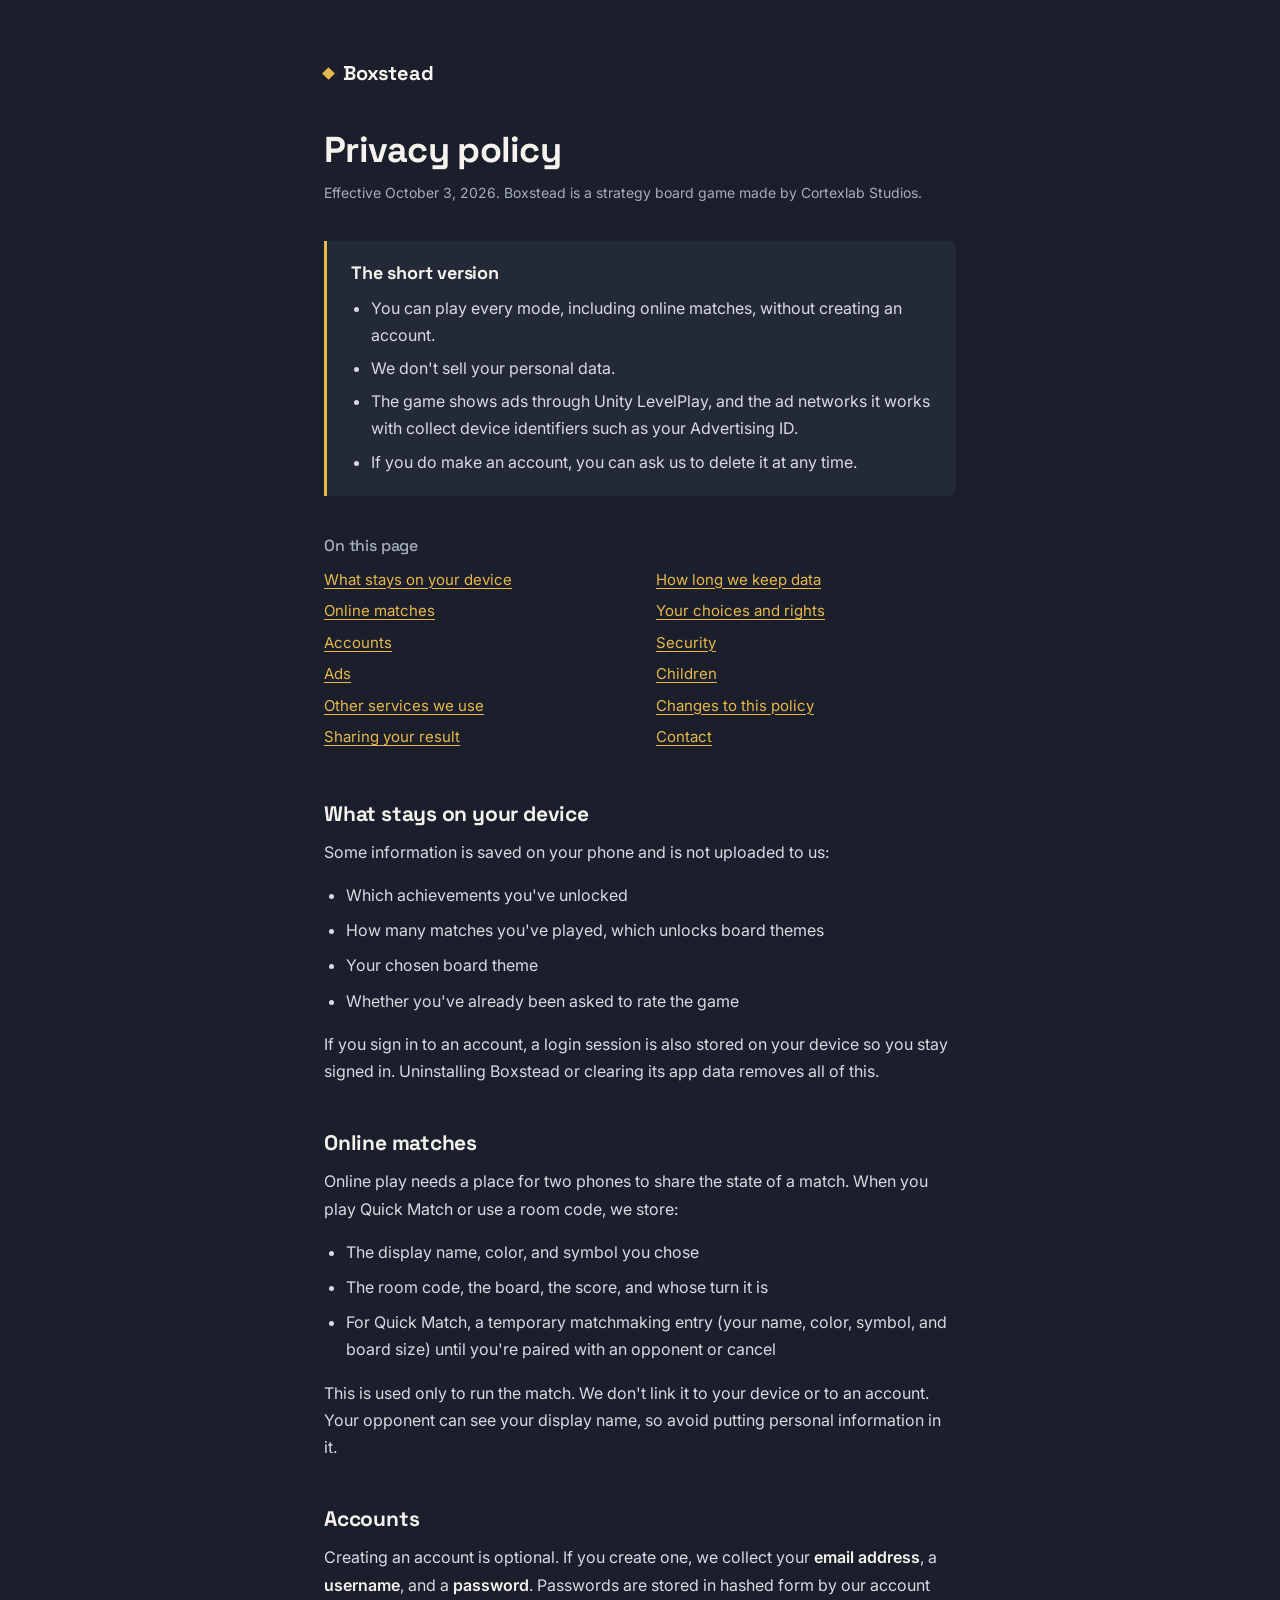
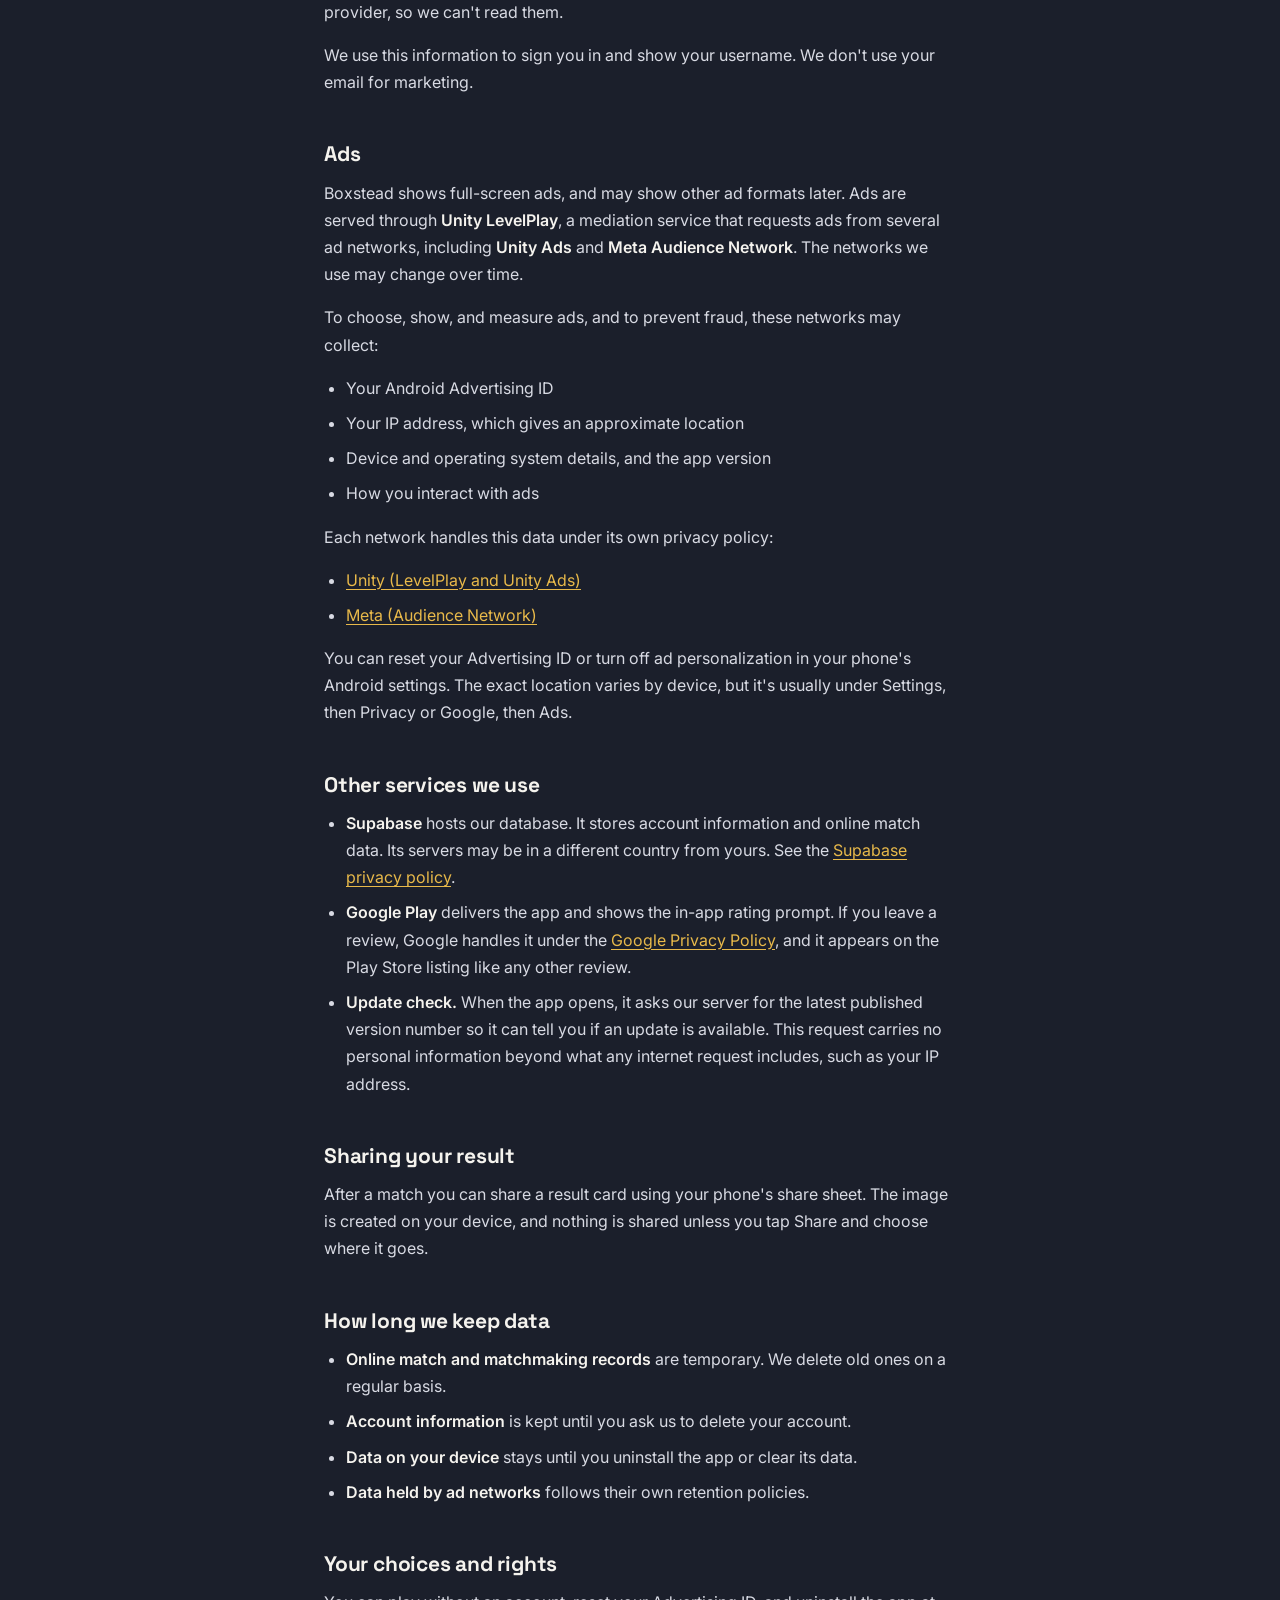
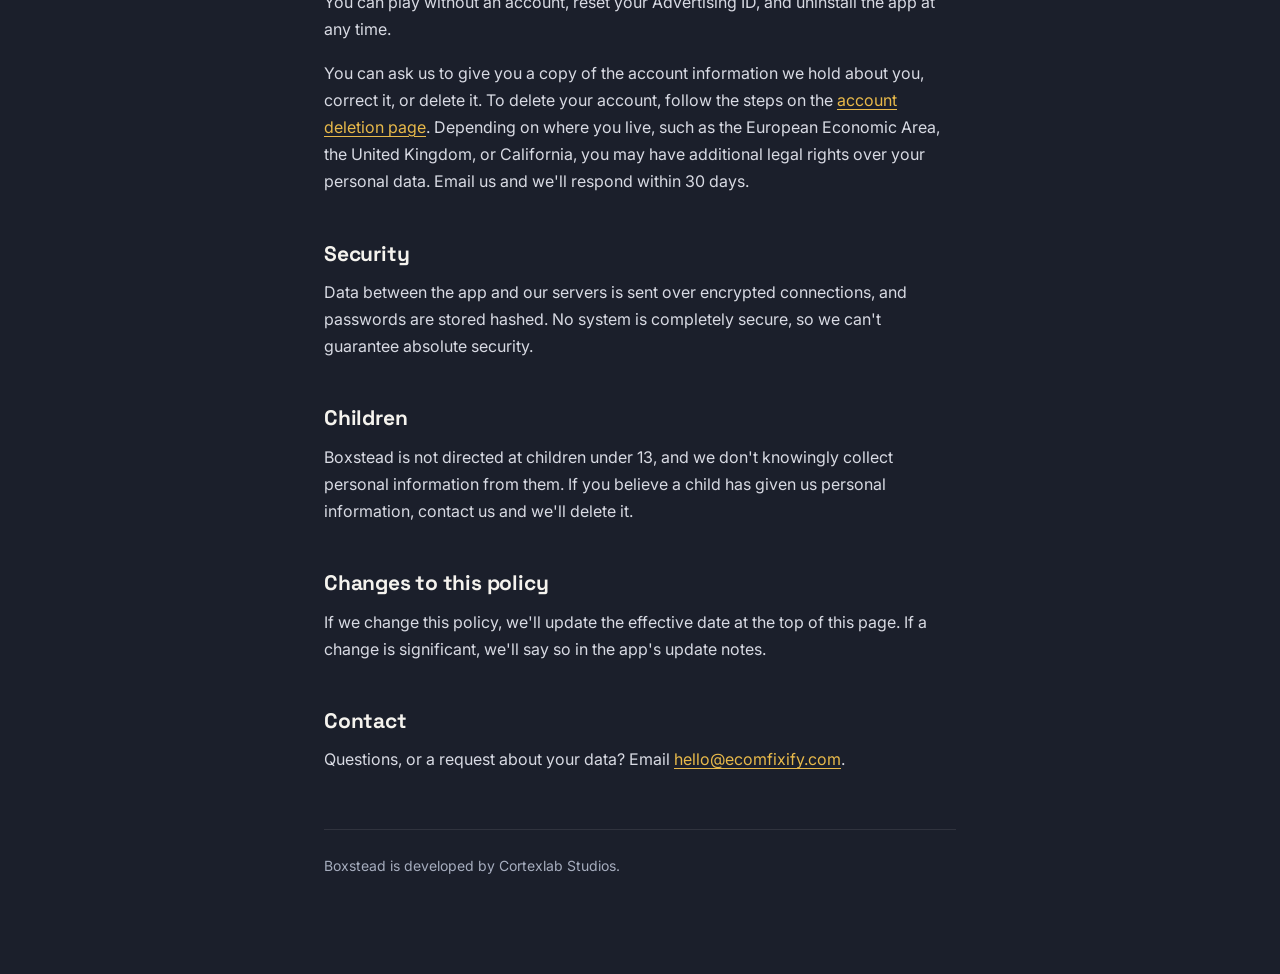
==== index.html @ e5455f61 "Add files via upload" ====
<!DOCTYPE html>
<html lang="en">
<head>
<meta charset="UTF-8">
<meta name="viewport" content="width=device-width, initial-scale=1.0">
<meta name="description" content="How the Boxstead game handles your data: what stays on your device, what's used for online play, optional accounts, and ads.">
<title>Boxstead Privacy Policy</title>
<link rel="preconnect" href="https://fonts.googleapis.com">
<link rel="preconnect" href="https://fonts.gstatic.com" crossorigin>
<link href="https://fonts.googleapis.com/css2?family=Space+Grotesk:wght@500;700&family=Inter:wght@400;500;600&display=swap" rel="stylesheet">
<style>
  :root{
    --bg:#1B1F2B;
    --panel:#242938;
    --text:#F5F3EE;
    --body:#D8DAE3;
    --muted:#A6ADBE;
    --gold:#E8B94A;
    --rule:rgba(255,255,255,0.09);
  }
  *{box-sizing:border-box;}
  html{scroll-behavior:smooth;}
  @media (prefers-reduced-motion: reduce){ html{scroll-behavior:auto;} }
  body{
    margin:0; background:var(--bg); color:var(--body);
    font-family:'Inter',system-ui,sans-serif; font-size:16px; line-height:1.7;
  }
  .wrap{max-width:680px; margin:0 auto; padding:56px 24px 96px;}
  .brand{
    display:inline-flex; align-items:center; gap:10px;
    font-family:'Space Grotesk',sans-serif; font-weight:700; font-size:20px;
    color:var(--text); text-decoration:none; letter-spacing:-0.01em;
  }
  .brand i{width:9px; height:9px; background:var(--gold); transform:rotate(45deg); display:block;}
  h1{
    font-family:'Space Grotesk',sans-serif; font-weight:700; font-size:36px; line-height:1.15;
    letter-spacing:-0.02em; color:var(--text); margin:40px 0 10px;
  }
  .meta{color:var(--muted); font-size:14px; margin:0 0 36px;}
  .short{
    background:var(--panel); border-left:3px solid var(--gold);
    padding:20px 24px; margin:0 0 40px; border-radius:0 8px 8px 0;
  }
  .short h2{margin:0 0 10px; font-size:18px;}
  .short ul{margin:0; padding-left:20px;}
  .short li{margin-bottom:6px;}
  .short li:last-child{margin-bottom:0;}
  .toc{margin:0 0 8px;}
  .toc h2{font-size:16px; margin:0 0 10px; color:var(--muted); font-weight:500;}
  .toc ul{list-style:none; margin:0; padding:0; columns:2; column-gap:32px; font-size:15px;}
  .toc li{margin-bottom:6px; break-inside:avoid;}
  h2{
    font-family:'Space Grotesk',sans-serif; font-weight:700; font-size:21px; line-height:1.3;
    letter-spacing:-0.01em; color:var(--text); margin:44px 0 12px; scroll-margin-top:24px;
  }
  p{margin:0 0 16px;}
  ul{margin:0 0 16px; padding-left:22px;}
  li{margin-bottom:8px;}
  strong{color:var(--text); font-weight:600;}
  a{color:var(--gold); text-underline-offset:3px;}
  a:hover{color:#F4D283;}
  a:focus-visible{outline:2px solid var(--gold); outline-offset:3px; border-radius:2px;}
  hr{border:none; border-top:1px solid var(--rule); margin:56px 0 24px;}
  footer{color:var(--muted); font-size:14px;}
  @media (max-width:560px){
    .wrap{padding:36px 20px 72px;}
    h1{font-size:30px;}
    .toc ul{columns:1;}
  }
</style>
</head>
<body>
<div class="wrap">

  <a class="brand" href="./"><i aria-hidden="true"></i>Boxstead</a>

  <h1>Privacy policy</h1>
  <p class="meta">Effective October 3, 2026. Boxstead is a strategy board game made by Cortexlab Studios.</p>

  <div class="short">
    <h2>The short version</h2>
    <ul>
      <li>You can play every mode, including online matches, without creating an account.</li>
      <li>We don't sell your personal data.</li>
      <li>The game shows ads through Unity LevelPlay, and the ad networks it works with collect device identifiers such as your Advertising ID.</li>
      <li>If you do make an account, you can ask us to delete it at any time.</li>
    </ul>
  </div>

  <nav class="toc" aria-label="On this page">
    <h2>On this page</h2>
    <ul>
      <li><a href="#device">What stays on your device</a></li>
      <li><a href="#online">Online matches</a></li>
      <li><a href="#accounts">Accounts</a></li>
      <li><a href="#ads">Ads</a></li>
      <li><a href="#services">Other services we use</a></li>
      <li><a href="#sharing">Sharing your result</a></li>
      <li><a href="#retention">How long we keep data</a></li>
      <li><a href="#choices">Your choices and rights</a></li>
      <li><a href="#security">Security</a></li>
      <li><a href="#children">Children</a></li>
      <li><a href="#changes">Changes to this policy</a></li>
      <li><a href="#contact">Contact</a></li>
    </ul>
  </nav>

  <h2 id="device">What stays on your device</h2>
  <p>Some information is saved on your phone and is not uploaded to us:</p>
  <ul>
    <li>Which achievements you've unlocked</li>
    <li>How many matches you've played, which unlocks board themes</li>
    <li>Your chosen board theme</li>
    <li>Whether you've already been asked to rate the game</li>
  </ul>
  <p>If you sign in to an account, a login session is also stored on your device so you stay signed in. Uninstalling Boxstead or clearing its app data removes all of this.</p>

  <h2 id="online">Online matches</h2>
  <p>Online play needs a place for two phones to share the state of a match. When you play Quick Match or use a room code, we store:</p>
  <ul>
    <li>The display name, color, and symbol you chose</li>
    <li>The room code, the board, the score, and whose turn it is</li>
    <li>For Quick Match, a temporary matchmaking entry (your name, color, symbol, and board size) until you're paired with an opponent or cancel</li>
  </ul>
  <p>This is used only to run the match. We don't link it to your device or to an account. Your opponent can see your display name, so avoid putting personal information in it.</p>

  <h2 id="accounts">Accounts</h2>
  <p>Creating an account is optional. If you create one, we collect your <strong>email address</strong>, a <strong>username</strong>, and a <strong>password</strong>. Passwords are stored in hashed form by our account provider, so we can't read them.</p>
  <p>We use this information to sign you in and show your username. We don't use your email for marketing.</p>

  <h2 id="ads">Ads</h2>
  <p>Boxstead shows full-screen ads, and may show other ad formats later. Ads are served through <strong>Unity LevelPlay</strong>, a mediation service that requests ads from several ad networks, including <strong>Unity Ads</strong> and <strong>Meta Audience Network</strong>. The networks we use may change over time.</p>
  <p>To choose, show, and measure ads, and to prevent fraud, these networks may collect:</p>
  <ul>
    <li>Your Android Advertising ID</li>
    <li>Your IP address, which gives an approximate location</li>
    <li>Device and operating system details, and the app version</li>
    <li>How you interact with ads</li>
  </ul>
  <p>Each network handles this data under its own privacy policy:</p>
  <ul>
    <li><a href="https://unity.com/legal/privacy-policy" target="_blank" rel="noopener">Unity (LevelPlay and Unity Ads)</a></li>
    <li><a href="https://www.facebook.com/privacy/policy/" target="_blank" rel="noopener">Meta (Audience Network)</a></li>
  </ul>
  <p>You can reset your Advertising ID or turn off ad personalization in your phone's Android settings. The exact location varies by device, but it's usually under Settings, then Privacy or Google, then Ads.</p>

  <h2 id="services">Other services we use</h2>
  <ul>
    <li><strong>Supabase</strong> hosts our database. It stores account information and online match data. Its servers may be in a different country from yours. See the <a href="https://supabase.com/privacy" target="_blank" rel="noopener">Supabase privacy policy</a>.</li>
    <li><strong>Google Play</strong> delivers the app and shows the in-app rating prompt. If you leave a review, Google handles it under the <a href="https://policies.google.com/privacy" target="_blank" rel="noopener">Google Privacy Policy</a>, and it appears on the Play Store listing like any other review.</li>
    <li><strong>Update check.</strong> When the app opens, it asks our server for the latest published version number so it can tell you if an update is available. This request carries no personal information beyond what any internet request includes, such as your IP address.</li>
  </ul>

  <h2 id="sharing">Sharing your result</h2>
  <p>After a match you can share a result card using your phone's share sheet. The image is created on your device, and nothing is shared unless you tap Share and choose where it goes.</p>

  <h2 id="retention">How long we keep data</h2>
  <ul>
    <li><strong>Online match and matchmaking records</strong> are temporary. We delete old ones on a regular basis.</li>
    <li><strong>Account information</strong> is kept until you ask us to delete your account.</li>
    <li><strong>Data on your device</strong> stays until you uninstall the app or clear its data.</li>
    <li><strong>Data held by ad networks</strong> follows their own retention policies.</li>
  </ul>

  <h2 id="choices">Your choices and rights</h2>
  <p>You can play without an account, reset your Advertising ID, and uninstall the app at any time.</p>
  <p>You can ask us to give you a copy of the account information we hold about you, correct it, or delete it. To delete your account, follow the steps on the <a href="delete-account/">account deletion page</a>. Depending on where you live, such as the European Economic Area, the United Kingdom, or California, you may have additional legal rights over your personal data. Email us and we'll respond within 30 days.</p>

  <h2 id="security">Security</h2>
  <p>Data between the app and our servers is sent over encrypted connections, and passwords are stored hashed. No system is completely secure, so we can't guarantee absolute security.</p>

  <h2 id="children">Children</h2>
  <p>Boxstead is not directed at children under 13, and we don't knowingly collect personal information from them. If you believe a child has given us personal information, contact us and we'll delete it.</p>

  <h2 id="changes">Changes to this policy</h2>
  <p>If we change this policy, we'll update the effective date at the top of this page. If a change is significant, we'll say so in the app's update notes.</p>

  <h2 id="contact">Contact</h2>
  <p>Questions, or a request about your data? Email <a href="mailto:hello@ecomfixify.com">hello@ecomfixify.com</a>.</p>

  <hr>
  <footer>Boxstead is developed by Cortexlab Studios.</footer>

</div>
</body>
</html>
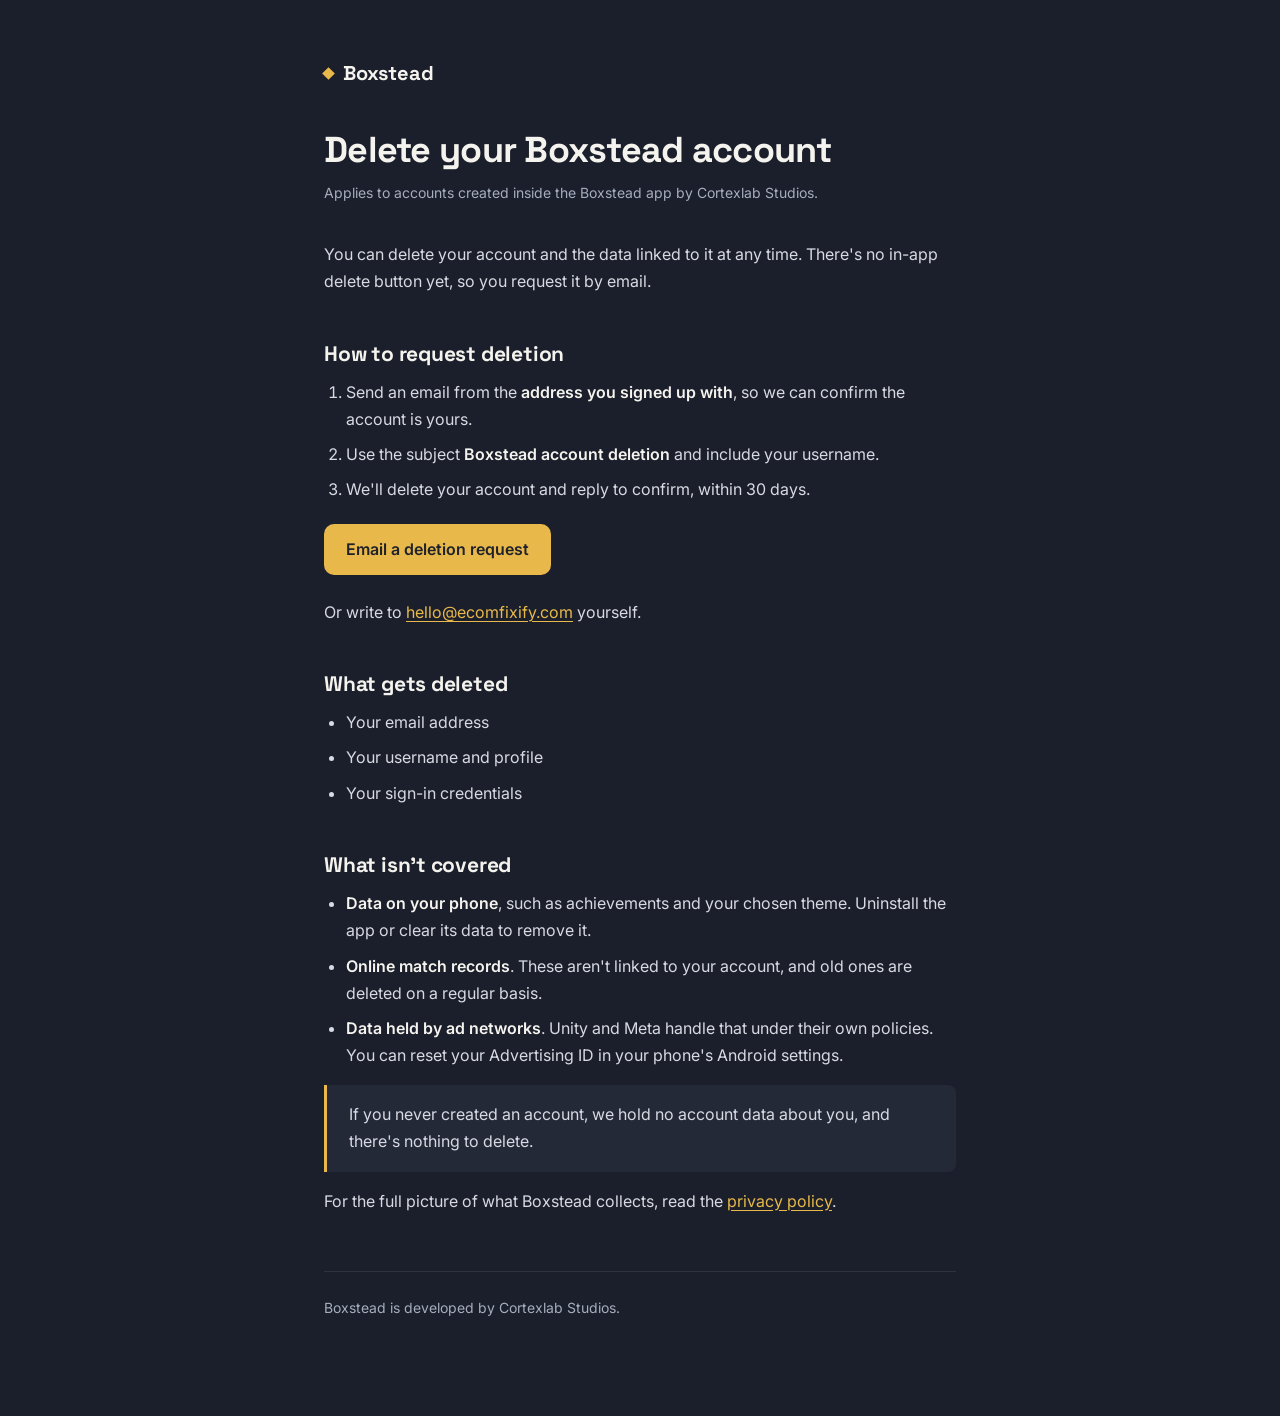
==== commit 5239a61a: "Add files via upload" ====
--- a/index.html
+++ b/index.html
@@ -3,8 +3,8 @@
 <head>
 <meta charset="UTF-8">
 <meta name="viewport" content="width=device-width, initial-scale=1.0">
-<meta name="description" content="How the Boxstead game handles your data: what stays on your device, what's used for online play, optional accounts, and ads.">
-<title>Boxstead Privacy Policy</title>
+<meta name="description" content="How to request deletion of your Boxstead account and the data linked to it.">
+<title>Delete your Boxstead account</title>
 <link rel="preconnect" href="https://fonts.googleapis.com">
 <link rel="preconnect" href="https://fonts.gstatic.com" crossorigin>
 <link href="https://fonts.googleapis.com/css2?family=Space+Grotesk:wght@500;700&family=Inter:wght@400;500;600&display=swap" rel="stylesheet">
@@ -19,8 +19,6 @@
     --rule:rgba(255,255,255,0.09);
   }
   *{box-sizing:border-box;}
-  html{scroll-behavior:smooth;}
-  @media (prefers-reduced-motion: reduce){ html{scroll-behavior:auto;} }
   body{
     margin:0; background:var(--bg); color:var(--body);
     font-family:'Inter',system-ui,sans-serif; font-size:16px; line-height:1.7;
@@ -37,146 +35,74 @@
     letter-spacing:-0.02em; color:var(--text); margin:40px 0 10px;
   }
   .meta{color:var(--muted); font-size:14px; margin:0 0 36px;}
-  .short{
-    background:var(--panel); border-left:3px solid var(--gold);
-    padding:20px 24px; margin:0 0 40px; border-radius:0 8px 8px 0;
-  }
-  .short h2{margin:0 0 10px; font-size:18px;}
-  .short ul{margin:0; padding-left:20px;}
-  .short li{margin-bottom:6px;}
-  .short li:last-child{margin-bottom:0;}
-  .toc{margin:0 0 8px;}
-  .toc h2{font-size:16px; margin:0 0 10px; color:var(--muted); font-weight:500;}
-  .toc ul{list-style:none; margin:0; padding:0; columns:2; column-gap:32px; font-size:15px;}
-  .toc li{margin-bottom:6px; break-inside:avoid;}
   h2{
     font-family:'Space Grotesk',sans-serif; font-weight:700; font-size:21px; line-height:1.3;
-    letter-spacing:-0.01em; color:var(--text); margin:44px 0 12px; scroll-margin-top:24px;
+    letter-spacing:-0.01em; color:var(--text); margin:44px 0 12px;
   }
   p{margin:0 0 16px;}
-  ul{margin:0 0 16px; padding-left:22px;}
+  ul,ol{margin:0 0 16px; padding-left:22px;}
   li{margin-bottom:8px;}
   strong{color:var(--text); font-weight:600;}
   a{color:var(--gold); text-underline-offset:3px;}
   a:hover{color:#F4D283;}
   a:focus-visible{outline:2px solid var(--gold); outline-offset:3px; border-radius:2px;}
+  .action{
+    display:inline-block; background:var(--gold); color:#20222B; font-weight:600;
+    text-decoration:none; padding:12px 22px; border-radius:10px; margin:4px 0 8px;
+  }
+  .action:hover{background:#F4D283; color:#20222B;}
+  .action:focus-visible{outline:2px solid var(--text); outline-offset:3px;}
+  .note{
+    background:var(--panel); border-left:3px solid var(--gold);
+    padding:16px 22px; border-radius:0 8px 8px 0; margin:0 0 16px;
+  }
+  .note p{margin:0;}
   hr{border:none; border-top:1px solid var(--rule); margin:56px 0 24px;}
   footer{color:var(--muted); font-size:14px;}
   @media (max-width:560px){
     .wrap{padding:36px 20px 72px;}
     h1{font-size:30px;}
-    .toc ul{columns:1;}
   }
 </style>
 </head>
 <body>
 <div class="wrap">
 
-  <a class="brand" href="./"><i aria-hidden="true"></i>Boxstead</a>
+  <a class="brand" href="../"><i aria-hidden="true"></i>Boxstead</a>
 
-  <h1>Privacy policy</h1>
-  <p class="meta">Effective October 3, 2026. Boxstead is a strategy board game made by Cortexlab Studios.</p>
+  <h1>Delete your Boxstead account</h1>
+  <p class="meta">Applies to accounts created inside the Boxstead app by Cortexlab Studios.</p>
 
-  <div class="short">
-    <h2>The short version</h2>
-    <ul>
-      <li>You can play every mode, including online matches, without creating an account.</li>
-      <li>We don't sell your personal data.</li>
-      <li>The game shows ads through Unity LevelPlay, and the ad networks it works with collect device identifiers such as your Advertising ID.</li>
-      <li>If you do make an account, you can ask us to delete it at any time.</li>
-    </ul>
+  <p>You can delete your account and the data linked to it at any time. There's no in-app delete button yet, so you request it by email.</p>
+
+  <h2>How to request deletion</h2>
+  <ol>
+    <li>Send an email from the <strong>address you signed up with</strong>, so we can confirm the account is yours.</li>
+    <li>Use the subject <strong>Boxstead account deletion</strong> and include your username.</li>
+    <li>We'll delete your account and reply to confirm, within 30 days.</li>
+  </ol>
+  <p><a class="action" href="mailto:hello@ecomfixify.com?subject=Boxstead%20account%20deletion">Email a deletion request</a></p>
+  <p>Or write to <a href="mailto:hello@ecomfixify.com">hello@ecomfixify.com</a> yourself.</p>
+
+  <h2>What gets deleted</h2>
+  <ul>
+    <li>Your email address</li>
+    <li>Your username and profile</li>
+    <li>Your sign-in credentials</li>
+  </ul>
+
+  <h2>What isn't covered</h2>
+  <ul>
+    <li><strong>Data on your phone</strong>, such as achievements and your chosen theme. Uninstall the app or clear its data to remove it.</li>
+    <li><strong>Online match records</strong>. These aren't linked to your account, and old ones are deleted on a regular basis.</li>
+    <li><strong>Data held by ad networks</strong>. Unity and Meta handle that under their own policies. You can reset your Advertising ID in your phone's Android settings.</li>
+  </ul>
+
+  <div class="note">
+    <p>If you never created an account, we hold no account data about you, and there's nothing to delete.</p>
   </div>
 
-  <nav class="toc" aria-label="On this page">
-    <h2>On this page</h2>
-    <ul>
-      <li><a href="#device">What stays on your device</a></li>
-      <li><a href="#online">Online matches</a></li>
-      <li><a href="#accounts">Accounts</a></li>
-      <li><a href="#ads">Ads</a></li>
-      <li><a href="#services">Other services we use</a></li>
-      <li><a href="#sharing">Sharing your result</a></li>
-      <li><a href="#retention">How long we keep data</a></li>
-      <li><a href="#choices">Your choices and rights</a></li>
-      <li><a href="#security">Security</a></li>
-      <li><a href="#children">Children</a></li>
-      <li><a href="#changes">Changes to this policy</a></li>
-      <li><a href="#contact">Contact</a></li>
-    </ul>
-  </nav>
-
-  <h2 id="device">What stays on your device</h2>
-  <p>Some information is saved on your phone and is not uploaded to us:</p>
-  <ul>
-    <li>Which achievements you've unlocked</li>
-    <li>How many matches you've played, which unlocks board themes</li>
-    <li>Your chosen board theme</li>
-    <li>Whether you've already been asked to rate the game</li>
-  </ul>
-  <p>If you sign in to an account, a login session is also stored on your device so you stay signed in. Uninstalling Boxstead or clearing its app data removes all of this.</p>
-
-  <h2 id="online">Online matches</h2>
-  <p>Online play needs a place for two phones to share the state of a match. When you play Quick Match or use a room code, we store:</p>
-  <ul>
-    <li>The display name, color, and symbol you chose</li>
-    <li>The room code, the board, the score, and whose turn it is</li>
-    <li>For Quick Match, a temporary matchmaking entry (your name, color, symbol, and board size) until you're paired with an opponent or cancel</li>
-  </ul>
-  <p>This is used only to run the match. We don't link it to your device or to an account. Your opponent can see your display name, so avoid putting personal information in it.</p>
-
-  <h2 id="accounts">Accounts</h2>
-  <p>Creating an account is optional. If you create one, we collect your <strong>email address</strong>, a <strong>username</strong>, and a <strong>password</strong>. Passwords are stored in hashed form by our account provider, so we can't read them.</p>
-  <p>We use this information to sign you in and show your username. We don't use your email for marketing.</p>
-
-  <h2 id="ads">Ads</h2>
-  <p>Boxstead shows full-screen ads, and may show other ad formats later. Ads are served through <strong>Unity LevelPlay</strong>, a mediation service that requests ads from several ad networks, including <strong>Unity Ads</strong> and <strong>Meta Audience Network</strong>. The networks we use may change over time.</p>
-  <p>To choose, show, and measure ads, and to prevent fraud, these networks may collect:</p>
-  <ul>
-    <li>Your Android Advertising ID</li>
-    <li>Your IP address, which gives an approximate location</li>
-    <li>Device and operating system details, and the app version</li>
-    <li>How you interact with ads</li>
-  </ul>
-  <p>Each network handles this data under its own privacy policy:</p>
-  <ul>
-    <li><a href="https://unity.com/legal/privacy-policy" target="_blank" rel="noopener">Unity (LevelPlay and Unity Ads)</a></li>
-    <li><a href="https://www.facebook.com/privacy/policy/" target="_blank" rel="noopener">Meta (Audience Network)</a></li>
-  </ul>
-  <p>You can reset your Advertising ID or turn off ad personalization in your phone's Android settings. The exact location varies by device, but it's usually under Settings, then Privacy or Google, then Ads.</p>
-
-  <h2 id="services">Other services we use</h2>
-  <ul>
-    <li><strong>Supabase</strong> hosts our database. It stores account information and online match data. Its servers may be in a different country from yours. See the <a href="https://supabase.com/privacy" target="_blank" rel="noopener">Supabase privacy policy</a>.</li>
-    <li><strong>Google Play</strong> delivers the app and shows the in-app rating prompt. If you leave a review, Google handles it under the <a href="https://policies.google.com/privacy" target="_blank" rel="noopener">Google Privacy Policy</a>, and it appears on the Play Store listing like any other review.</li>
-    <li><strong>Update check.</strong> When the app opens, it asks our server for the latest published version number so it can tell you if an update is available. This request carries no personal information beyond what any internet request includes, such as your IP address.</li>
-  </ul>
-
-  <h2 id="sharing">Sharing your result</h2>
-  <p>After a match you can share a result card using your phone's share sheet. The image is created on your device, and nothing is shared unless you tap Share and choose where it goes.</p>
-
-  <h2 id="retention">How long we keep data</h2>
-  <ul>
-    <li><strong>Online match and matchmaking records</strong> are temporary. We delete old ones on a regular basis.</li>
-    <li><strong>Account information</strong> is kept until you ask us to delete your account.</li>
-    <li><strong>Data on your device</strong> stays until you uninstall the app or clear its data.</li>
-    <li><strong>Data held by ad networks</strong> follows their own retention policies.</li>
-  </ul>
-
-  <h2 id="choices">Your choices and rights</h2>
-  <p>You can play without an account, reset your Advertising ID, and uninstall the app at any time.</p>
-  <p>You can ask us to give you a copy of the account information we hold about you, correct it, or delete it. To delete your account, follow the steps on the <a href="delete-account/">account deletion page</a>. Depending on where you live, such as the European Economic Area, the United Kingdom, or California, you may have additional legal rights over your personal data. Email us and we'll respond within 30 days.</p>
-
-  <h2 id="security">Security</h2>
-  <p>Data between the app and our servers is sent over encrypted connections, and passwords are stored hashed. No system is completely secure, so we can't guarantee absolute security.</p>
-
-  <h2 id="children">Children</h2>
-  <p>Boxstead is not directed at children under 13, and we don't knowingly collect personal information from them. If you believe a child has given us personal information, contact us and we'll delete it.</p>
-
-  <h2 id="changes">Changes to this policy</h2>
-  <p>If we change this policy, we'll update the effective date at the top of this page. If a change is significant, we'll say so in the app's update notes.</p>
-
-  <h2 id="contact">Contact</h2>
-  <p>Questions, or a request about your data? Email <a href="mailto:hello@ecomfixify.com">hello@ecomfixify.com</a>.</p>
+  <p>For the full picture of what Boxstead collects, read the <a href="../">privacy policy</a>.</p>
 
   <hr>
   <footer>Boxstead is developed by Cortexlab Studios.</footer>
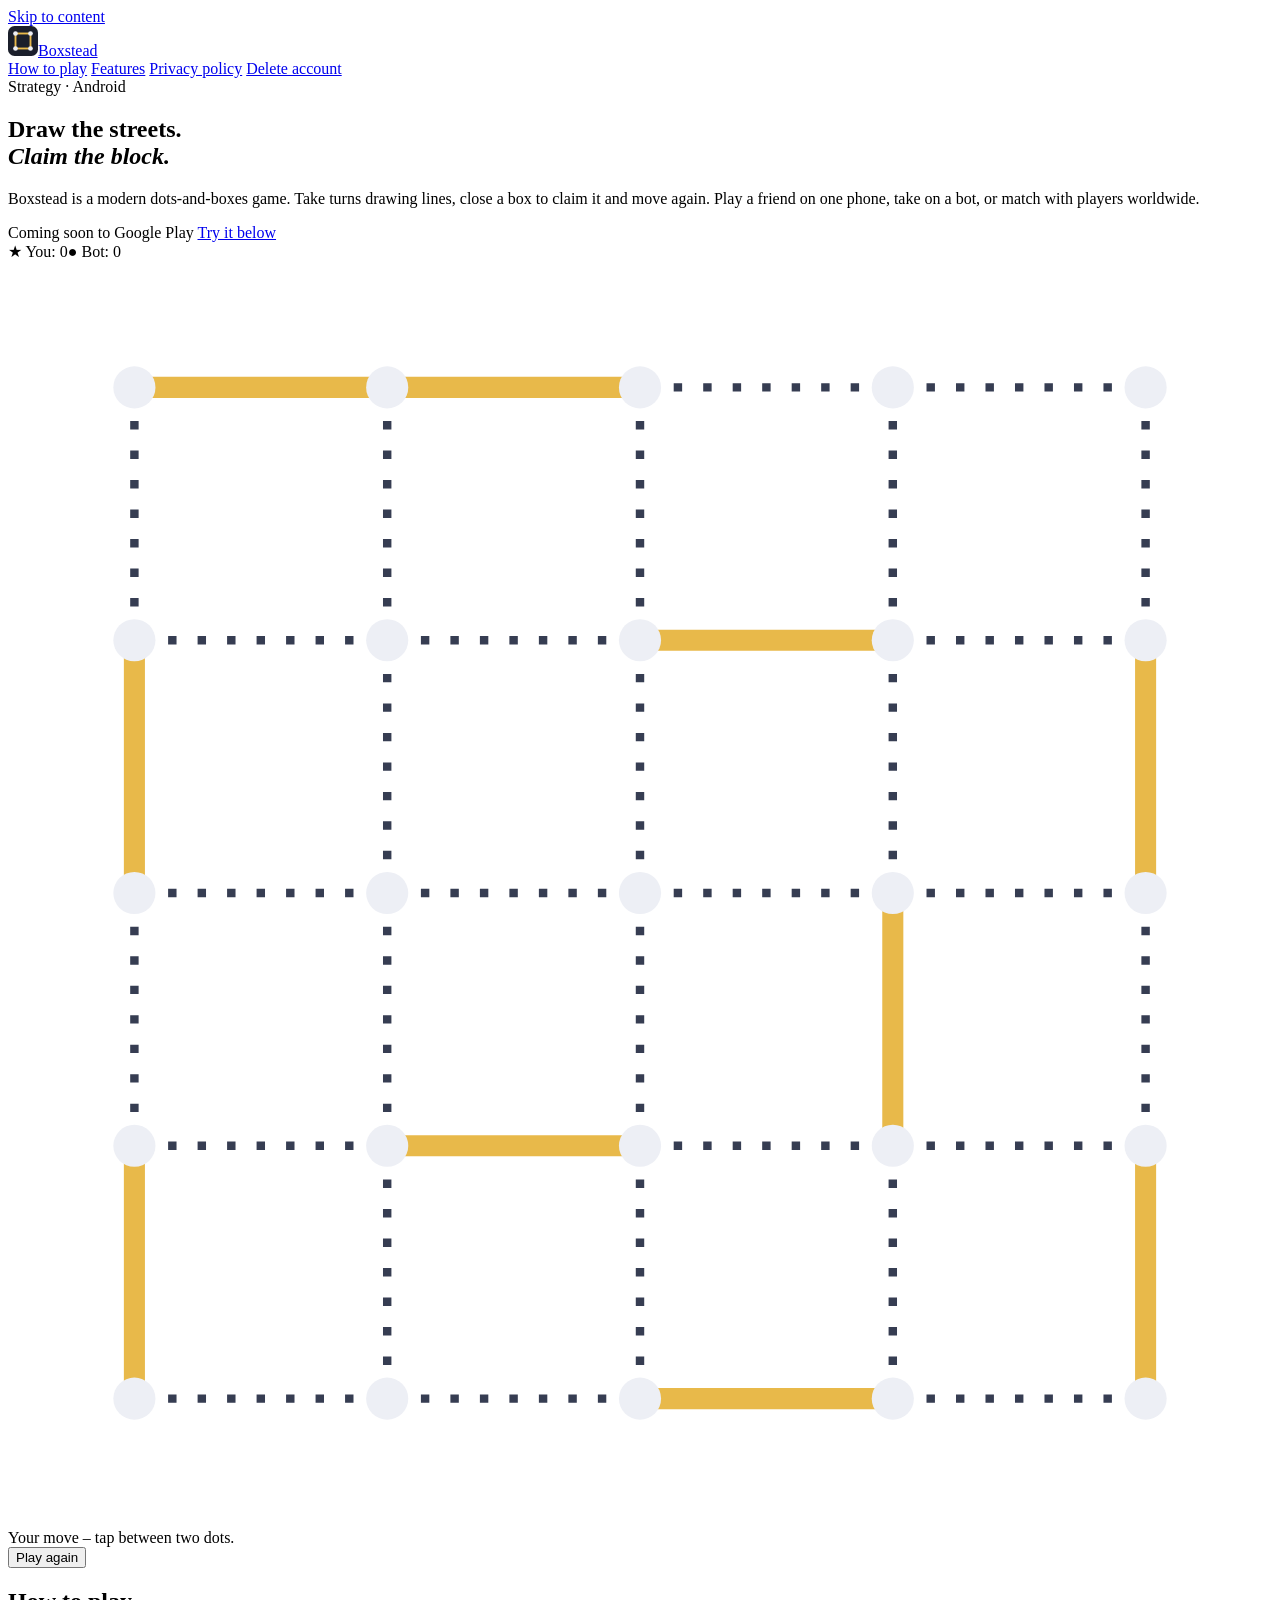
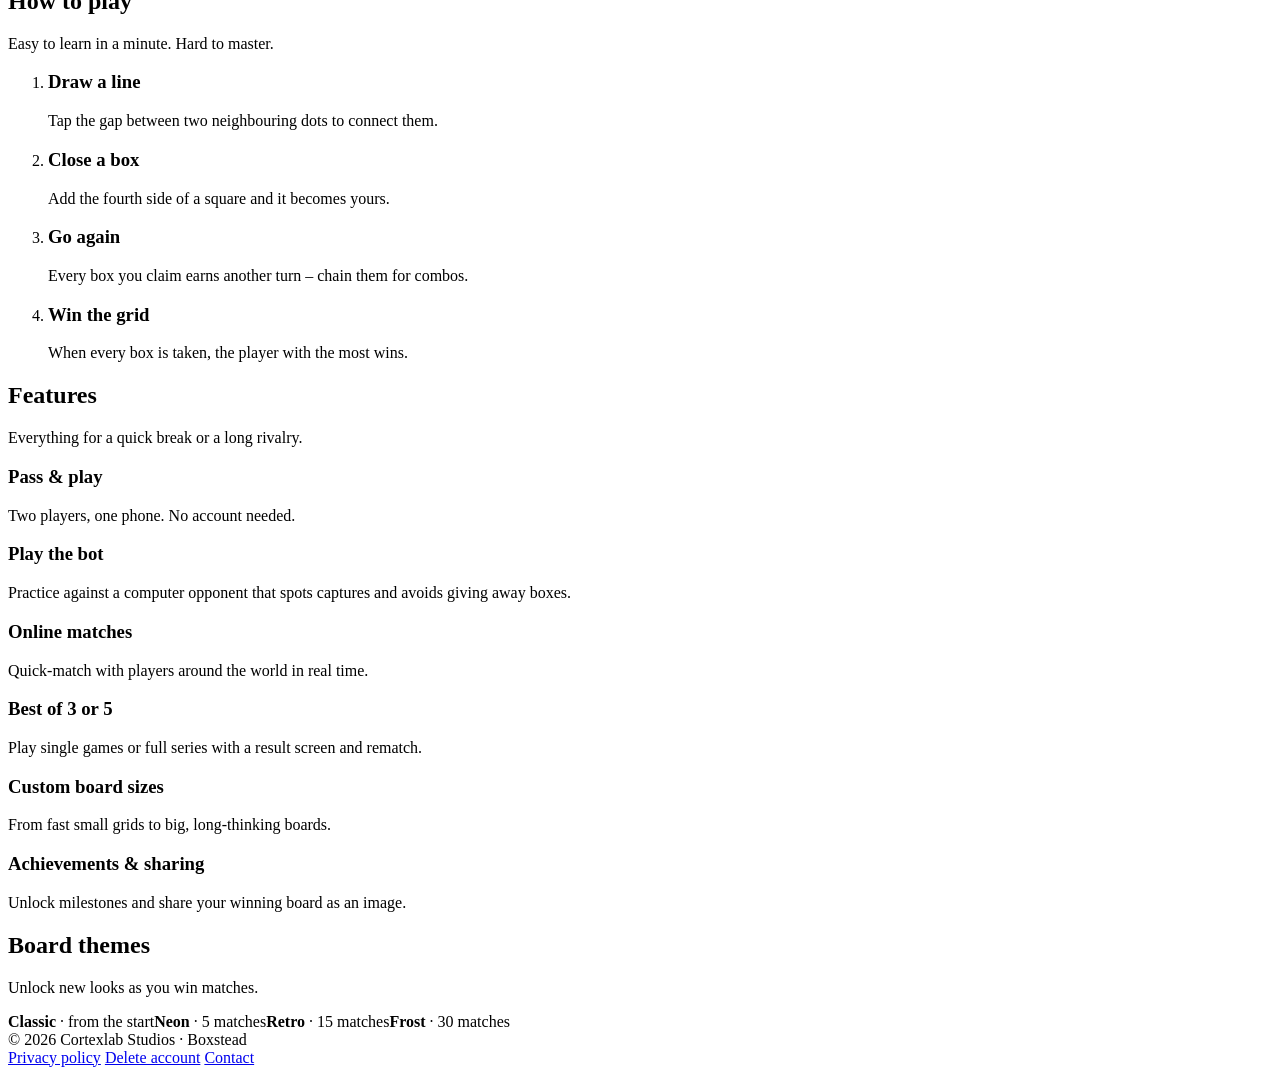
==== commit 3c72371e: "Add files via upload" ====
--- a/index.html
+++ b/index.html
@@ -1,112 +1,165 @@
-<!DOCTYPE html>
+<!doctype html>
 <html lang="en">
 <head>
-<meta charset="UTF-8">
-<meta name="viewport" content="width=device-width, initial-scale=1.0">
-<meta name="description" content="How to request deletion of your Boxstead account and the data linked to it.">
-<title>Delete your Boxstead account</title>
+<meta charset="utf-8">
+<meta name="viewport" content="width=device-width,initial-scale=1">
+<title>Boxstead – Dots and Boxes Strategy Game for Android</title>
+<meta name="description" content="Boxstead is a dots-and-boxes strategy game. Draw lines, claim boxes and outsmart a friend, a bot or players worldwide. Pass &amp; play, online matches, achievements. By Cortexlab Studios.">
+<meta name="theme-color" content="#1B1F2B">
+<link rel="icon" href="/favicon.svg" type="image/svg+xml">
+<meta property="og:type" content="website">
+<meta property="og:title" content="Boxstead – Draw the streets. Claim the block.">
+<meta property="og:description" content="A clean dots-and-boxes strategy game: pass &amp; play, bot opponents and online matchmaking.">
+<meta property="og:image" content="/assets/og.png">
+<meta name="twitter:card" content="summary_large_image">
 <link rel="preconnect" href="https://fonts.googleapis.com">
 <link rel="preconnect" href="https://fonts.gstatic.com" crossorigin>
-<link href="https://fonts.googleapis.com/css2?family=Space+Grotesk:wght@500;700&family=Inter:wght@400;500;600&display=swap" rel="stylesheet">
-<style>
-  :root{
-    --bg:#1B1F2B;
-    --panel:#242938;
-    --text:#F5F3EE;
-    --body:#D8DAE3;
-    --muted:#A6ADBE;
-    --gold:#E8B94A;
-    --rule:rgba(255,255,255,0.09);
-  }
-  *{box-sizing:border-box;}
-  body{
-    margin:0; background:var(--bg); color:var(--body);
-    font-family:'Inter',system-ui,sans-serif; font-size:16px; line-height:1.7;
-  }
-  .wrap{max-width:680px; margin:0 auto; padding:56px 24px 96px;}
-  .brand{
-    display:inline-flex; align-items:center; gap:10px;
-    font-family:'Space Grotesk',sans-serif; font-weight:700; font-size:20px;
-    color:var(--text); text-decoration:none; letter-spacing:-0.01em;
-  }
-  .brand i{width:9px; height:9px; background:var(--gold); transform:rotate(45deg); display:block;}
-  h1{
-    font-family:'Space Grotesk',sans-serif; font-weight:700; font-size:36px; line-height:1.15;
-    letter-spacing:-0.02em; color:var(--text); margin:40px 0 10px;
-  }
-  .meta{color:var(--muted); font-size:14px; margin:0 0 36px;}
-  h2{
-    font-family:'Space Grotesk',sans-serif; font-weight:700; font-size:21px; line-height:1.3;
-    letter-spacing:-0.01em; color:var(--text); margin:44px 0 12px;
-  }
-  p{margin:0 0 16px;}
-  ul,ol{margin:0 0 16px; padding-left:22px;}
-  li{margin-bottom:8px;}
-  strong{color:var(--text); font-weight:600;}
-  a{color:var(--gold); text-underline-offset:3px;}
-  a:hover{color:#F4D283;}
-  a:focus-visible{outline:2px solid var(--gold); outline-offset:3px; border-radius:2px;}
-  .action{
-    display:inline-block; background:var(--gold); color:#20222B; font-weight:600;
-    text-decoration:none; padding:12px 22px; border-radius:10px; margin:4px 0 8px;
-  }
-  .action:hover{background:#F4D283; color:#20222B;}
-  .action:focus-visible{outline:2px solid var(--text); outline-offset:3px;}
-  .note{
-    background:var(--panel); border-left:3px solid var(--gold);
-    padding:16px 22px; border-radius:0 8px 8px 0; margin:0 0 16px;
-  }
-  .note p{margin:0;}
-  hr{border:none; border-top:1px solid var(--rule); margin:56px 0 24px;}
-  footer{color:var(--muted); font-size:14px;}
-  @media (max-width:560px){
-    .wrap{padding:36px 20px 72px;}
-    h1{font-size:30px;}
-  }
-</style>
+<link href="https://fonts.googleapis.com/css2?family=Inter:wght@400;600;700&family=Space+Grotesk:wght@600;700&display=swap" rel="stylesheet">
+<link rel="stylesheet" href="/assets/site.css">
 </head>
 <body>
-<div class="wrap">
+<a class="skip" href="#main">Skip to content</a>
+<header class="site-header"><div class="wrap">
+  <a class="brand" href="/"><img src="/favicon.svg" alt="" width="30" height="30">Boxstead</a>
+  <nav aria-label="Main">
+    <a href="/#how">How to play</a>
+    <a href="/#features">Features</a>
+    <a href="/privacy/">Privacy policy</a>
+    <a href="/delete-account/">Delete account</a>
+  </nav>
+</div></header>
 
-  <a class="brand" href="../"><i aria-hidden="true"></i>Boxstead</a>
+<main id="main">
+<section class="hero"><div class="wrap">
+  <div>
+    <span class="badge">Strategy · Android</span>
+    <h1>Draw the streets.<br><em>Claim the block.</em></h1>
+    <p class="lead">Boxstead is a modern dots-and-boxes game. Take turns drawing lines, close a box to claim it and move again. Play a friend on one phone, take on a bot, or match with players worldwide.</p>
+    <div class="cta">
+      <!-- When live, replace with: <a class="btn" href="https://play.google.com/store/apps/details?id=com.cortexlabstudios.boxstead">Get it on Google Play</a> -->
+      <span class="btn" aria-disabled="true">Coming soon to Google Play</span>
+      <a class="btn ghost" href="#demo">Try it below</a>
+    </div>
+  </div>
+  <div class="demo" id="demo">
+    <div class="score"><span class="you">★ You: <span id="sy">0</span></span><span class="bot">● Bot: <span id="sb">0</span></span></div>
+    <svg id="board" viewBox="0 0 300 300" role="img" aria-label="Playable dots and boxes board"></svg>
+    <div class="status" id="status" aria-live="polite">Your move – tap between two dots.</div>
+    <button class="btn" id="again" type="button">Play again</button>
+  </div>
+</div></section>
 
-  <h1>Delete your Boxstead account</h1>
-  <p class="meta">Applies to accounts created inside the Boxstead app by Cortexlab Studios.</p>
+<section id="how"><div class="wrap">
+  <h2>How to play</h2>
+  <p class="sub">Easy to learn in a minute. Hard to master.</p>
+  <ol class="steps">
+    <li><h3>Draw a line</h3><p>Tap the gap between two neighbouring dots to connect them.</p></li>
+    <li><h3>Close a box</h3><p>Add the fourth side of a square and it becomes yours.</p></li>
+    <li><h3>Go again</h3><p>Every box you claim earns another turn – chain them for combos.</p></li>
+    <li><h3>Win the grid</h3><p>When every box is taken, the player with the most wins.</p></li>
+  </ol>
+</div></section>
 
-  <p>You can delete your account and the data linked to it at any time. There's no in-app delete button yet, so you request it by email.</p>
+<section id="features"><div class="wrap">
+  <h2>Features</h2>
+  <p class="sub">Everything for a quick break or a long rivalry.</p>
+  <div class="grid">
+    <div class="card"><h3>Pass &amp; play</h3><p>Two players, one phone. No account needed.</p></div>
+    <div class="card"><h3>Play the bot</h3><p>Practice against a computer opponent that spots captures and avoids giving away boxes.</p></div>
+    <div class="card"><h3>Online matches</h3><p>Quick-match with players around the world in real time.</p></div>
+    <div class="card"><h3>Best of 3 or 5</h3><p>Play single games or full series with a result screen and rematch.</p></div>
+    <div class="card"><h3>Custom board sizes</h3><p>From fast small grids to big, long-thinking boards.</p></div>
+    <div class="card"><h3>Achievements &amp; sharing</h3><p>Unlock milestones and share your winning board as an image.</p></div>
+  </div>
+</div></section>
 
-  <h2>How to request deletion</h2>
-  <ol>
-    <li>Send an email from the <strong>address you signed up with</strong>, so we can confirm the account is yours.</li>
-    <li>Use the subject <strong>Boxstead account deletion</strong> and include your username.</li>
-    <li>We'll delete your account and reply to confirm, within 30 days.</li>
-  </ol>
-  <p><a class="action" href="mailto:hello@ecomfixify.com?subject=Boxstead%20account%20deletion">Email a deletion request</a></p>
-  <p>Or write to <a href="mailto:hello@ecomfixify.com">hello@ecomfixify.com</a> yourself.</p>
+<section><div class="wrap">
+  <h2>Board themes</h2>
+  <p class="sub">Unlock new looks as you win matches.</p>
+  <div class="themes"><span><b>Classic</b> · from the start</span><span><b>Neon</b> · 5 matches</span><span><b>Retro</b> · 15 matches</span><span><b>Frost</b> · 30 matches</span></div>
+</div></section>
+</main>
 
-  <h2>What gets deleted</h2>
-  <ul>
-    <li>Your email address</li>
-    <li>Your username and profile</li>
-    <li>Your sign-in credentials</li>
-  </ul>
+<footer class="site-footer"><div class="wrap">
+  <div>© 2026 Cortexlab Studios · Boxstead</div>
+  <nav aria-label="Footer">
+    <a href="/privacy/">Privacy policy</a>
+    <a href="/delete-account/">Delete account</a>
+    <a href="mailto:fahimgul338@gmail.com">Contact</a>
+  </nav>
+</div></footer>
 
-  <h2>What isn't covered</h2>
-  <ul>
-    <li><strong>Data on your phone</strong>, such as achievements and your chosen theme. Uninstall the app or clear its data to remove it.</li>
-    <li><strong>Online match records</strong>. These aren't linked to your account, and old ones are deleted on a regular basis.</li>
-    <li><strong>Data held by ad networks</strong>. Unity and Meta handle that under their own policies. You can reset your Advertising ID in your phone's Android settings.</li>
-  </ul>
-
-  <div class="note">
-    <p>If you never created an account, we hold no account data about you, and there's nothing to delete.</p>
-  </div>
-
-  <p>For the full picture of what Boxstead collects, read the <a href="../">privacy policy</a>.</p>
-
-  <hr>
-  <footer>Boxstead is developed by Cortexlab Studios.</footer>
-
-</div>
+<script>
+(function(){
+  var N=4, S=60, O=30; // 4x4 boxes, spacing 60, offset 30
+  var svg=document.getElementById('board'), NS='http://www.w3.org/2000/svg';
+  var lines, owner, turn, over, busy;
+  function key(t,r,c){return t+r+'_'+c}
+  function allLines(){var a=[],r,c;for(r=0;r<=N;r++)for(c=0;c<N;c++)a.push(['h',r,c]);for(r=0;r<N;r++)for(c=0;c<=N;c++)a.push(['v',r,c]);return a}
+  function sides(r,c){return [key('h',r,c),key('h',r+1,c),key('v',r,c),key('v',r,c+1)]}
+  function count(r,c){return sides(r,c).filter(function(k){return lines[k]}).length}
+  function boxesOf(l){var t=l[0],r=l[1],c=l[2],b=[];
+    if(t==='h'){if(r>0)b.push([r-1,c]);if(r<N)b.push([r,c]);}
+    else{if(c>0)b.push([r,c-1]);if(c<N)b.push([r,c]);}
+    return b}
+  function init(){
+    lines={};owner={};turn='y';over=false;busy=false;
+    var pool=allLines().sort(function(){return Math.random()-.5}),n=0;
+    pool.forEach(function(l){ if(n>=10)return;
+      var ok=boxesOf(l).every(function(b){return count(b[0],b[1])<1});
+      if(ok){lines[key(l[0],l[1],l[2])]=1;n++}
+    });
+    draw();status('Your move – tap between two dots.');
+  }
+  function score(){var y=0,b=0;for(var k in owner){owner[k]==='y'?y++:b++}
+    document.getElementById('sy').textContent=y;document.getElementById('sb').textContent=b;return [y,b]}
+  function status(t){document.getElementById('status').textContent=t}
+  function el(n,a){var e=document.createElementNS(NS,n);for(var k in a)e.setAttribute(k,a[k]);return e}
+  function draw(){
+    svg.innerHTML='';
+    for(var r=0;r<N;r++)for(var c=0;c<N;c++){var o=owner[r+'_'+c];
+      if(o){var x=O+c*S,y=O+r*S,col=o==='y'?'#FF6B6B':'#4EA8DE';
+        svg.appendChild(el('rect',{x:x+4,y:y+4,width:S-8,height:S-8,fill:col,opacity:.3,rx:6}));
+        var t=el('text',{x:x+S/2,y:y+S/2+6,'text-anchor':'middle','font-size':18,fill:col});t.textContent=o==='y'?'★':'●';svg.appendChild(t)}}
+    allLines().forEach(function(l){
+      var t=l[0],r=l[1],c=l[2],k=key(t,r,c),x1=O+c*S,y1=O+r*S,x2=t==='h'?x1+S:x1,y2=t==='h'?y1:y1+S;
+      if(lines[k]){svg.appendChild(el('line',{x1:x1,y1:y1,x2:x2,y2:y2,stroke:'#E8B94A','stroke-width':5,'stroke-linecap':'round'}))}
+      else{var h=el('line',{x1:x1,y1:y1,x2:x2,y2:y2,stroke:'transparent','stroke-width':26,style:'cursor:pointer'});
+        h.addEventListener('click',function(){play(l,'y')});svg.appendChild(h);
+        svg.appendChild(el('line',{x1:x1+(t==='h'?8:0),y1:y1+(t==='v'?8:0),x2:x2-(t==='h'?8:0),y2:y2-(t==='v'?8:0),stroke:'#363d52','stroke-width':2,'stroke-dasharray':'2 5','pointer-events':'none'}))}
+    });
+    for(r=0;r<=N;r++)for(c=0;c<=N;c++)svg.appendChild(el('circle',{cx:O+c*S,cy:O+r*S,r:5,fill:'#EDEFF5'}));
+    score();
+  }
+  function play(l,who){
+    if(over||busy||turn!==who)return;
+    var k=key(l[0],l[1],l[2]);if(lines[k])return;
+    lines[k]=1;var got=0;
+    boxesOf(l).forEach(function(b){if(count(b[0],b[1])===4&&!owner[b[0]+'_'+b[1]]){owner[b[0]+'_'+b[1]]=who;got++}});
+    draw();
+    if(Object.keys(owner).length===N*N){over=true;var s=score();
+      status(s[0]>s[1]?'You win! 🎉':s[0]<s[1]?'Bot wins this one.':'It’s a draw.');return}
+    if(!got)turn=who==='y'?'b':'y';
+    if(turn==='b'){busy=true;status('Bot is thinking…');setTimeout(bot,650)}
+    else status('Your move'+(got?' again – nice box!':'.'));
+  }
+  function bot(){
+    busy=false;
+    var open=allLines().filter(function(l){return !lines[key(l[0],l[1],l[2])]});
+    function worst(l){return Math.max.apply(null,boxesOf(l).map(function(b){return count(b[0],b[1])}))}
+    var cap=open.filter(function(l){return worst(l)===3});
+    var pick;
+    if(cap.length)pick=cap[Math.floor(Math.random()*cap.length)];
+    else{var safe=open.filter(function(l){return worst(l)<2});
+      if(safe.length)pick=safe[Math.floor(Math.random()*safe.length)];
+      else{var min=Math.min.apply(null,open.map(function(l){return boxesOf(l).reduce(function(a,b){return a+(count(b[0],b[1])===2?1:0)},0)}));
+        var best=open.filter(function(l){return boxesOf(l).reduce(function(a,b){return a+(count(b[0],b[1])===2?1:0)},0)===min});
+        pick=best[Math.floor(Math.random()*best.length)]}}
+    play(pick,'b');
+  }
+  document.getElementById('again').addEventListener('click',init);
+  init();
+})();
+</script>
 </body>
 </html>
